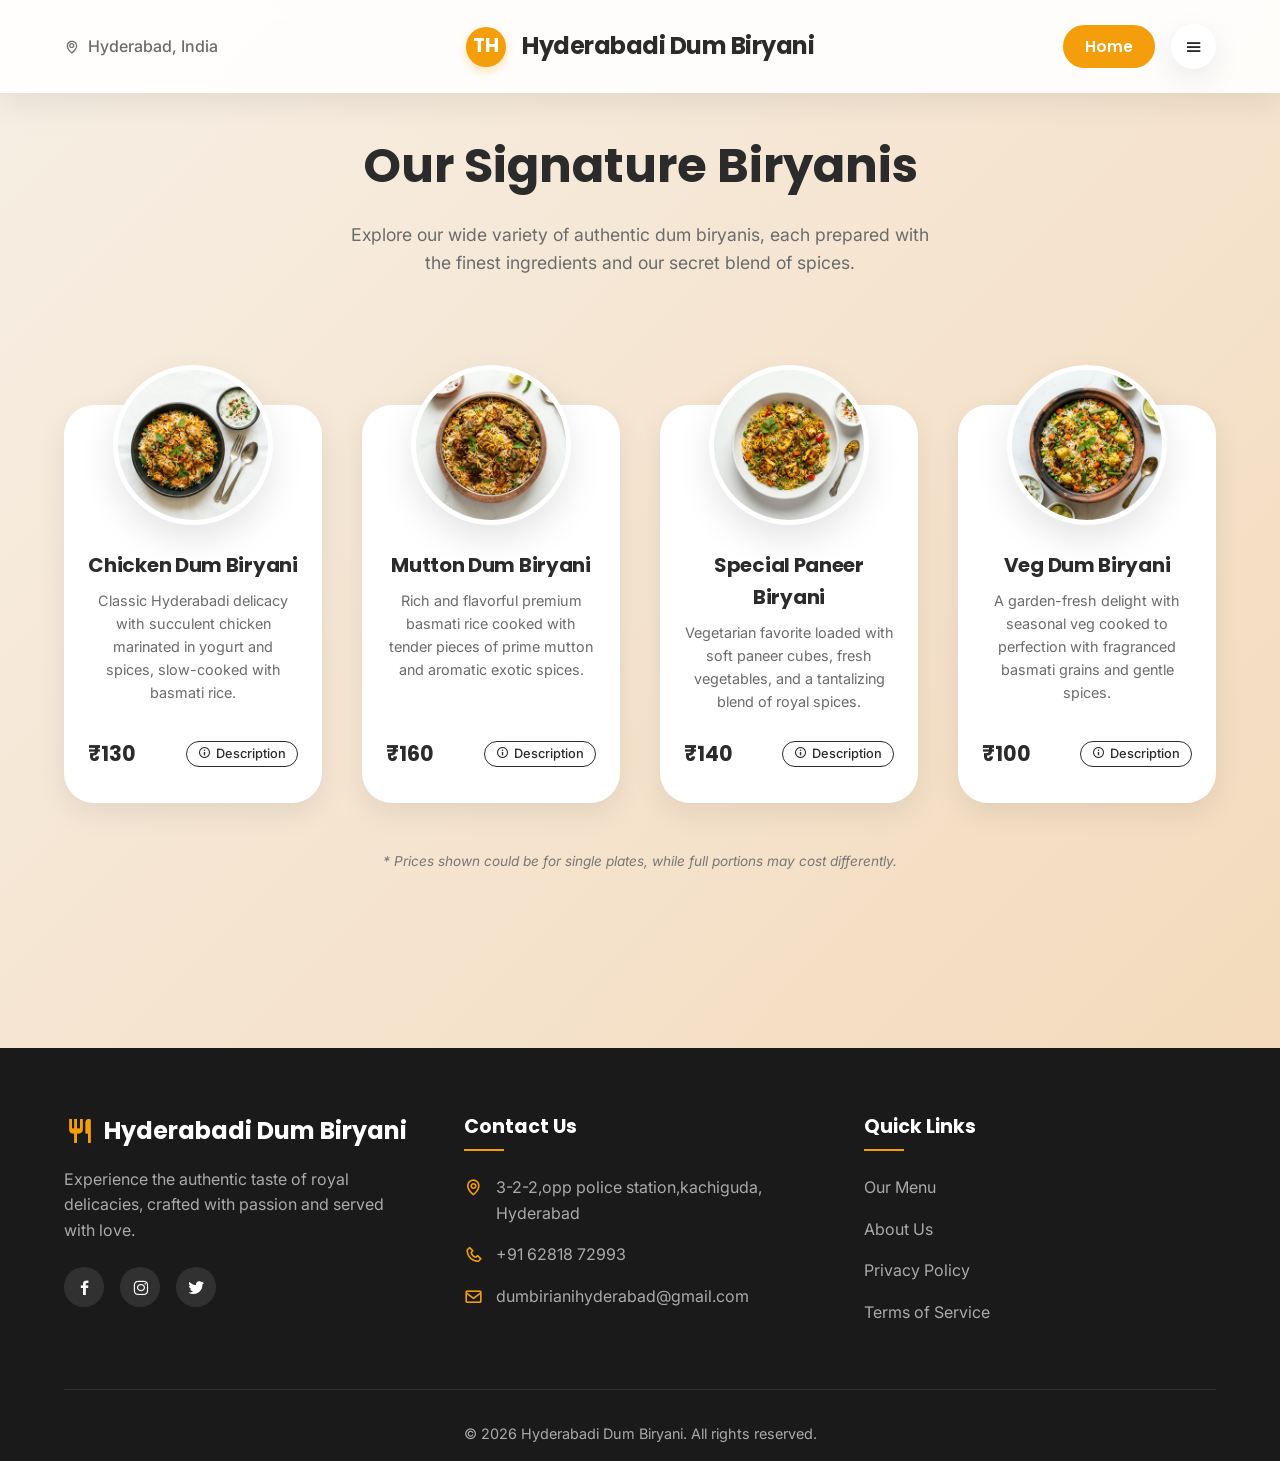
==== biryanis.html @ a50149a4 "Initial commit" ====
<!DOCTYPE html>
<html lang="en">

<head>
  <meta charset="UTF-8">
  <meta name="viewport" content="width=device-width, initial-scale=1.0">
  <title>All Biryanis - Hyderabadi Dum Biryani</title>
  <link href="https://fonts.googleapis.com/css2?family=Inter:wght@400;500&family=Poppins:wght@600;700&display=swap"
    rel="stylesheet">
  <link rel="stylesheet" href="style.css">
  <link href='https://unpkg.com/boxicons@2.1.4/css/boxicons.min.css' rel='stylesheet'>
  <style>
    .menu-page-header {
      text-align: center;
      padding: 8rem 5% 2rem;
    }

    .menu-page-header h1 {
      font-size: 3rem;
      margin-bottom: 1rem;
    }

    .menu-page-header p {
      font-size: 1.1rem;
      color: var(--text-color);
      max-width: 600px;
      margin: 0 auto;
    }

    .navbar-fixed {
      background: rgba(255, 255, 255, 0.9);
      backdrop-filter: blur(10px);
      position: fixed;
      top: 0;
      z-index: 100;
      box-shadow: var(--card-shadow);
    }

    @media (max-width: 768px) {
      .menu-page-header {
        padding: 6rem 5% 1rem;
      }
      .menu-page-header h1 {
        font-size: 2rem;
      }
      .menu-page-header p {
        font-size: 0.95rem;
      }
    }
  </style>
</head>

<body>
  <nav class="navbar navbar-fixed">
    <div class="nav-left">
      <i class='bx bx-map'></i>
      <span>Hyderabad, India</span>
    </div>
    <div class="nav-center">
      <div class="brand-logo">TH</div>
      <h1>Hyderabadi Dum Biryani</h1>
    </div>
    <div class="nav-right">
      <button class="nav-pill-btn order-online-btn" onclick="window.location.href='index.html'">Home</button>
      <button class="icon-btn"><i class='bx bx-menu'></i></button>
    </div>
  </nav>

  <main>
    <div class="menu-page-header">
      <h1>Our Signature Biryanis</h1>
      <p>Explore our wide variety of authentic dum biryanis, each prepared with the finest ingredients and our secret
        blend of spices.</p>
    </div>

    <section class="menu-section" style="padding-top: 2rem;">
      <div class="menu-grid">
        <div class="menu-card floating-card">
          <div class="card-img-wrapper">
            <img src="assets/chicken_dum_biryani.png" alt="Chicken Dum Biryani">
          </div>
          <h3>Chicken Dum Biryani</h3>
          <p>Classic Hyderabadi delicacy with succulent chicken marinated in yogurt and spices, slow-cooked with basmati
            rice.</p>
          <div class="card-footer">
            <span class="price">₹130</span>
            <button class="description-btn"><i class='bx bx-info-circle'></i> Description</button>
          </div>
        </div>

        <div class="menu-card floating-card" style="animation-delay: 0.5s">
          <div class="card-img-wrapper">
            <img src="assets/mutton_dum_biryani.png" alt="Mutton Dum Biryani">
          </div>
          <h3>Mutton Dum Biryani</h3>
          <p>Rich and flavorful premium basmati rice cooked with tender pieces of prime mutton and aromatic exotic
            spices.</p>
          <div class="card-footer">
            <span class="price">₹160</span>
            <button class="description-btn"><i class='bx bx-info-circle'></i> Description</button>
          </div>
        </div>

        <div class="menu-card floating-card" style="animation-delay: 1s">
          <div class="card-img-wrapper">
            <img src="assets/special_paneer_biryani.png" alt="Special Paneer Biryani">
          </div>
          <h3>Special Paneer Biryani</h3>
          <p>Vegetarian favorite loaded with soft paneer cubes, fresh vegetables, and a tantalizing blend of royal
            spices.</p>
          <div class="card-footer">
            <span class="price">₹140</span>
            <button class="description-btn"><i class='bx bx-info-circle'></i> Description</button>
          </div>
        </div>

        <div class="menu-card floating-card" style="animation-delay: 1.5s">
          <div class="card-img-wrapper">
            <img src="assets/veg_dum_biryani.png" alt="Veg Dum Biryani">
          </div>
          <h3>Veg Dum Biryani</h3>
          <p>A garden-fresh delight with seasonal veg cooked to perfection with fragranced basmati grains and gentle
            spices.</p>
          <div class="card-footer">
            <span class="price">₹100</span>
            <button class="description-btn"><i class='bx bx-info-circle'></i> Description</button>
          </div>
        </div>


      </div>
      <p style="text-align: center; font-size: 0.85rem; color: #777; margin-top: 3rem; padding-bottom: 1rem; font-style: italic;">* Prices shown could be for single plates, while full portions may cost differently.</p>
    </section>
  </main>

  <footer class="footer">
    <div class="footer-content">
      <div class="footer-section brand-section">
        <div class="footer-logo">
          <i class='bx bx-restaurant'></i>
          <h2>Hyderabadi Dum Biryani</h2>
        </div>
        <p>Experience the authentic taste of royal delicacies, crafted with passion and served with love.</p>
        <div class="social-links">
          <a href="#"><i class='bx bxl-facebook'></i></a>
          <a href="#"><i class='bx bxl-instagram'></i></a>
          <a href="#"><i class='bx bxl-twitter'></i></a>
        </div>
      </div>
      <div class="footer-section">
        <h3>Contact Us</h3>
        <ul>
          <li><i class='bx bx-map'></i>3-2-2,opp police station,kachiguda, Hyderabad</li>
          <li><i class='bx bx-phone'></i> +91 62818 72993</li>
          <li><i class='bx bx-envelope'></i>dumbirianihyderabad@gmail.com
          </li>
        </ul>
      </div>
      <div class="footer-section">
        <h3>Quick Links</h3>
        <ul>
          <li><a href="menu.html">Our Menu</a></li>
          <li><a href="index.html#about">About Us</a></li>
          <li><a href="#">Privacy Policy</a></li>
          <li><a href="#">Terms of Service</a></li>
        </ul>
      </div>
    </div>
    <div class="footer-bottom">
      <p>&copy; 2026 Hyderabadi Dum Biryani. All rights reserved.</p>
    </div>
  </footer>

  <script src="script.js"></script>
</body>

</html>
---- style.css ----
:root {
  --font-heading: 'Poppins', sans-serif;
  --font-body: 'Inter', sans-serif;

  --bg-gradient: linear-gradient(135deg, #F7EFE5 0%, #F3D7B5 100%);
  --primary-btn: #F59E0B;
  --primary-btn-hover: #EA8C00;

  --heading-color: #2B2B2B;
  --text-color: #6B6B6B;

  --card-bg: #FFFFFF;
  --card-shadow: 0 10px 30px rgba(0, 0, 0, 0.08);
}

* {
  margin: 0;
  padding: 0;
  box-sizing: border-box;
}

body {
  font-family: var(--font-body);
  color: var(--text-color);
  background: var(--bg-gradient);
  min-height: 100vh;
  overflow-x: hidden;
  line-height: 1.6;
}

h1,
h2,
h3,
h4,
.price {
  font-family: var(--font-heading);
  color: var(--heading-color);
}

/* Navbar */
.navbar {
  display: flex;
  justify-content: space-between;
  align-items: center;
  padding: 1.5rem 5%;
  background: transparent;
  width: 100%;
}

.nav-left {
  flex: 1;
  display: flex;
  justify-content: flex-start;
  align-items: center;
  gap: 0.5rem;
  font-weight: 500;
}

.location-btn {
  display: inline-flex;
  align-items: center;
  gap: 0.5rem;
  text-decoration: none;
}
.location-btn i {
  font-size: 1.1rem;
}

.nav-center {
  flex: 1;
  display: flex;
  justify-content: center;
  align-items: center;
  gap: 1rem;
}

.brand-logo {
  background: var(--primary-btn);
  color: white;
  width: 40px;
  height: 40px;
  border-radius: 50%;
  display: flex;
  align-items: center;
  justify-content: center;
  font-family: var(--font-heading);
  font-weight: 700;
  font-size: 1.2rem;
  box-shadow: 0 4px 10px rgba(245, 158, 11, 0.3);
}

.nav-center h1 {
  font-size: 1.5rem;
  font-weight: 700;
  letter-spacing: -0.5px;
}

.nav-right {
  flex: 1;
  display: flex;
  justify-content: flex-end;
  align-items: center;
  gap: 1rem;
}

.nav-pill-btn {
  background: transparent;
  border: 2px solid var(--heading-color);
  border-radius: 50px;
  padding: 0.5rem 1.25rem;
  font-family: var(--font-heading);
  font-weight: 600;
  font-size: 0.95rem;
  color: var(--heading-color);
  cursor: pointer;
  transition: all 0.3s ease;
}

.nav-pill-btn:hover {
  background: var(--heading-color);
  color: white;
}

.order-online-btn {
  background: var(--primary-btn);
  color: white;
  border-color: var(--primary-btn);
}

.order-online-btn:hover {
  background: var(--primary-btn-hover);
  border-color: var(--primary-btn-hover);
  transform: translateY(-2px);
  box-shadow: 0 4px 12px rgba(245, 158, 11, 0.3);
}

.icon-btn {
  background: white;
  border: none;
  border-radius: 50%;
  width: 45px;
  height: 45px;
  display: flex;
  align-items: center;
  justify-content: center;
  font-size: 1.25rem;
  color: var(--heading-color);
  cursor: pointer;
  box-shadow: var(--card-shadow);
  transition: all 0.3s ease;
}

.icon-btn:hover {
  transform: translateY(-2px);
  color: var(--primary-btn);
}

/* Hero Section */
.hero {
  display: flex;
  flex-direction: column;
  align-items: center;
  padding: 4rem 5% 6rem;
  text-align: center;
  position: relative;
}

.hero-title {
  font-size: 4rem;
  font-weight: 700;
  max-width: 800px;
  margin-bottom: 2rem;
  line-height: 1.2;
}

.hero-buttons {
  display: flex;
  gap: 1.5rem;
  justify-content: center;
  margin-bottom: 5rem;
}

.btn {
  padding: 1rem 2.5rem;
  border-radius: 50px;
  font-weight: 600;
  font-size: 1rem;
  cursor: pointer;
  transition: all 0.3s ease;
  font-family: var(--font-body);
  border: none;
}

.btn-primary {
  background: var(--primary-btn);
  color: white;
  box-shadow: 0 8px 20px rgba(245, 158, 11, 0.3);
}

.btn-primary:hover {
  background: var(--primary-btn-hover);
  transform: translateY(-3px);
  box-shadow: 0 12px 25px rgba(245, 158, 11, 0.4);
}

.btn-secondary {
  background: transparent;
  color: var(--heading-color);
  border: 2px solid var(--heading-color);
}

.btn-secondary:hover {
  background: var(--heading-color);
  color: white;
}

/* Hero Images */
.hero-images {
  position: relative;
  width: 100%;
  max-width: 600px;
  height: 400px;
  display: flex;
  justify-content: center;
  align-items: center;
}

.main-dish {
  width: 350px;
  height: 350px;
  border-radius: 50%;
  object-fit: cover;
  box-shadow: 0 30px 60px rgba(0, 0, 0, 0.15);
  animation: rotateDish 20s linear infinite;
  z-index: 2;
  border: 8px solid white;
}

.floating-dish {
  position: absolute;
  width: 150px;
  height: 150px;
  border-radius: 50%;
  object-fit: cover;
  box-shadow: var(--card-shadow);
  border: 5px solid white;
  animation: float 4s ease-in-out infinite;
  z-index: 1;
}

.dish-1 {
  top: -20%;
  left: -20%;
  animation-delay: 0s;
}

.dish-2 {
  bottom: -20%;
  right: -20%;
  animation-delay: 1.5s;
}

.dish-3 {
  top: 40%;
  left: 100%;
  animation-delay: 2.5s;
}

/* Menu Section */
.menu-section {
  padding: 2rem 5% 6rem;
}

.menu-grid {
  display: grid;
  grid-template-columns: repeat(auto-fit, minmax(250px, 1fr));
  gap: 2.5rem;
  max-width: 1200px;
  margin: 4rem auto 0;
}

.menu-card {
  background: var(--card-bg);
  border-radius: 30px;
  padding: 2rem 1.5rem;
  text-align: center;
  box-shadow: var(--card-shadow);
  transition: transform 0.4s cubic-bezier(0.175, 0.885, 0.32, 1.275);
  display: flex;
  flex-direction: column;
  align-items: center;
}

.menu-card.floating-card {
  animation: floatCard 4s ease-in-out infinite;
}

.menu-card:hover {
  transform: scale(1.08) !important;
  animation-play-state: paused;
  z-index: 10;
}

.card-img-wrapper {
  width: 160px;
  height: 160px;
  margin-top: -4.5rem;
  margin-bottom: 1.5rem;
  border-radius: 50%;
  box-shadow: 0 15px 35px rgba(0, 0, 0, 0.1);
  background: white;
  padding: 5px;
}

.card-img-wrapper img {
  width: 100%;
  height: 100%;
  border-radius: 50%;
  object-fit: cover;
  display: block;
}

.menu-card h3 {
  font-size: 1.25rem;
  margin-bottom: 0.5rem;
  letter-spacing: -0.3px;
}

.menu-card p {
  font-size: 0.9rem;
  margin-bottom: 1.5rem;
  flex-grow: 1;
}

.card-footer {
  width: 100%;
  display: flex;
  justify-content: space-between;
  align-items: center;
}

.price {
  font-size: 1.3rem;
  font-weight: 700;
  white-space: nowrap;
}

.description-btn {
  background: transparent;
  color: var(--heading-color);
  border: 1px solid var(--heading-color);
  padding: 0.3rem 0.7rem;
  border-radius: 20px;
  font-family: var(--font-body);
  font-weight: 500;
  cursor: pointer;
  display: flex;
  align-items: center;
  gap: 0.3rem;
  transition: all 0.3s ease;
  font-size: 0.8rem;
}

.description-btn:hover {
  background: var(--heading-color);
  color: white;
  transform: scale(1.05);
}

/* Animations */
@keyframes rotateDish {
  from {
    transform: rotate(0deg);
  }

  to {
    transform: rotate(360deg);
  }
}

@keyframes float {
  0% {
    transform: translateY(0px);
  }

  50% {
    transform: translateY(-15px);
  }

  100% {
    transform: translateY(0px);
  }
}

@keyframes floatCard {
  0% {
    transform: translateY(0px);
  }

  50% {
    transform: translateY(-10px);
  }

  100% {
    transform: translateY(0px);
  }
}

/* Responsive */
@media (max-width: 1024px) {
  .nav-right .nav-pill-btn {
    display: none;
  }
  .nav-left .location-btn span {
    display: none;
  }
  .nav-left .location-btn {
    padding: 0;
    width: 45px;
    height: 45px;
    border-radius: 50%;
    display: flex;
    justify-content: center;
    align-items: center;
  }
  .nav-left .location-btn i {
    font-size: 1.5rem;
  }
  .dish-3 {
    left: 80%;
  }
}

@media (max-width: 768px) {
  .navbar {
    padding: 1rem 5%;
  }
  .nav-center h1 {
    font-size: 1.1rem;
    white-space: nowrap;
  }
  .brand-logo {
    width: 35px;
    height: 35px;
    font-size: 1rem;
  }
  .icon-btn {
    width: 40px;
    height: 40px;
  }

  .hero {
    padding: 2rem 5% 4rem;
  }
  .hero-title {
    font-size: 2.2rem;
  }
  .hero-buttons {
    flex-direction: column;
    width: 100%;
    max-width: 300px;
    gap: 1rem;
    margin-bottom: 3rem;
  }
  .btn {
    width: 100%;
  }

  .main-dish {
    width: 250px;
    height: 250px;
  }
  .floating-dish {
    width: 100px;
    height: 100px;
  }
  .dish-1 {
    top: -5%;
    left: -5%;
  }
  .dish-2 {
    bottom: -5%;
    right: -5%;
  }
  .dish-3 {
    left: 70%;
    top: 50%;
  }
  .hero-images {
    height: 280px;
    margin-top: 1rem;
  }

  .menu-grid {
    gap: 3.5rem;
    margin-top: 2rem;
  }
  .card-img-wrapper {
    width: 130px;
    height: 130px;
    margin-top: -3.5rem;
  }
}

@media (max-width: 480px) {
  .nav-center h1 {
    display: none;
  }
  .hero-title {
    font-size: 1.8rem;
  }
  
  .main-dish {
    width: 200px;
    height: 200px;
  }
  .floating-dish {
    width: 80px;
    height: 80px;
  }
  .hero-images {
    height: 220px;
  }
  .dish-1 {
    top: -10%;
    left: -5%;
  }
  .dish-2 {
    bottom: -10%;
    right: -5%;
  }
  .dish-3 {
    left: 75%;
    top: 40%;
  }
}

/* About Section */
.about-section {
  padding: 4rem 5%;
  text-align: center;
  background: var(--card-bg);
  border-radius: 30px;
  margin: 0 auto 4rem;
  max-width: 1000px;
  box-shadow: var(--card-shadow);
  position: relative;
  z-index: 1;
}

.about-content {
  max-width: 800px;
  margin: 0 auto;
}

.about-content h2 {
  font-size: 2.5rem;
  margin-bottom: 1.5rem;
  color: var(--heading-color);
  position: relative;
  display: inline-block;
}

.about-content h2::after {
  content: '';
  position: absolute;
  left: 50%;
  bottom: -10px;
  transform: translateX(-50%);
  width: 60px;
  height: 3px;
  background: var(--primary-btn);
  border-radius: 2px;
}

.about-content p {
  font-size: 1.1rem;
  line-height: 1.8;
  color: var(--text-color);
}

@media (max-width: 768px) {
  .about-section {
    padding: 3rem 5%;
    margin: 0 1rem 3rem;
  }
  
  .about-content h2 {
    font-size: 2rem;
  }
  
  .about-content p {
    font-size: 1rem;
  }
}

/* Gallery Section */
.gallery-section {
  padding: 4rem 5%;
  text-align: center;
  max-width: 1200px;
  margin: 0 auto 4rem;
}

.gallery-content h2 {
  font-size: 2.5rem;
  margin-bottom: 2.5rem;
  color: var(--heading-color);
  position: relative;
  display: inline-block;
}

.gallery-content h2::after {
  content: '';
  position: absolute;
  left: 50%;
  bottom: -10px;
  transform: translateX(-50%);
  width: 60px;
  height: 3px;
  background: var(--primary-btn);
  border-radius: 2px;
}

.gallery-row {
  display: flex;
  gap: 2rem;
  overflow-x: auto;
  padding: 1rem 1rem 2rem;
  scrollbar-width: thin;
  scrollbar-color: var(--primary-btn) rgba(0, 0, 0, 0.05);
}

.gallery-row::-webkit-scrollbar {
  height: 8px;
}

.gallery-row::-webkit-scrollbar-track {
  background: rgba(0, 0, 0, 0.05);
  border-radius: 10px;
}

.gallery-row::-webkit-scrollbar-thumb {
  background-color: var(--primary-btn);
  border-radius: 10px;
}

.gallery-item {
  flex: 0 0 350px;
  border-radius: 20px;
  overflow: hidden;
  box-shadow: var(--card-shadow);
  transition: transform 0.4s ease;
  background: white;
  padding: 10px;
}

.gallery-item:hover {
  transform: translateY(-10px);
}

.gallery-item img, .coming-soon .placeholder {
  width: 100%;
  height: 250px;
  object-fit: cover;
  border-radius: 15px;
  display: block;
}

.coming-soon .placeholder {
  display: flex;
  flex-direction: column;
  justify-content: center;
  align-items: center;
  background: #f8f9fa;
  color: #888;
  border: 2px dashed #ddd;
  gap: 0.5rem;
  font-family: var(--font-body);
  font-weight: 500;
}

.coming-soon .placeholder i {
  font-size: 3rem;
  color: #ccc;
}

@media (max-width: 768px) {
  .gallery-section {
    padding: 2rem 5%;
  }
  .gallery-content h2 {
    font-size: 2rem;
  }
}

/* Footer */
.footer {
  background: #1a1a1a;
  color: #f5f5f5;
  padding: 4rem 5% 1rem;
  margin-top: 4rem;
}

.footer-content {
  display: grid;
  grid-template-columns: repeat(auto-fit, minmax(250px, 1fr));
  gap: 3rem;
  margin-bottom: 3rem;
}

.footer-logo {
  display: flex;
  align-items: center;
  gap: 0.5rem;
  margin-bottom: 1rem;
}

.footer-logo i {
  color: var(--primary-btn);
  font-size: 2rem;
}

.footer-logo h2 {
  color: white;
  font-size: 1.5rem;
}

.brand-section p {
  color: #aaa;
  margin-bottom: 1.5rem;
}

.social-links {
  display: flex;
  gap: 1rem;
}

.social-links a {
  color: white;
  background: rgba(255, 255, 255, 0.1);
  width: 40px;
  height: 40px;
  border-radius: 50%;
  display: flex;
  align-items: center;
  justify-content: center;
  font-size: 1.2rem;
  transition: all 0.3s ease;
  text-decoration: none;
}

.social-links a:hover {
  background: var(--primary-btn);
  transform: translateY(-3px);
}

.footer-section h3 {
  color: white;
  font-size: 1.2rem;
  margin-bottom: 1.5rem;
  position: relative;
  padding-bottom: 0.5rem;
}

.footer-section h3::after {
  content: '';
  position: absolute;
  left: 0;
  bottom: 0;
  width: 40px;
  height: 2px;
  background: var(--primary-btn);
}

.footer-section ul {
  list-style: none;
}

.footer-section ul li {
  margin-bottom: 1rem;
  display: flex;
  align-items: flex-start;
  gap: 0.8rem;
  color: #aaa;
}

.footer-section ul li i {
  color: var(--primary-btn);
  margin-top: 0.2rem;
  font-size: 1.2rem;
}

.footer-section ul li a {
  color: #aaa;
  text-decoration: none;
  transition: color 0.3s ease;
}

.footer-section ul li a:hover {
  color: var(--primary-btn);
}

.footer-bottom {
  text-align: center;
  padding-top: 2rem;
  border-top: 1px solid rgba(255, 255, 255, 0.1);
  color: #aaa;
  font-size: 0.9rem;
}

@media (max-width: 768px) {
  .footer {
    padding-top: 3rem;
  }
}

/* Reviews Section */
.reviews-section {
  padding: 5rem 5%;
  max-width: 1400px;
  margin: 0 auto;
  overflow: hidden;
}

.reviews-header {
  display: flex;
  justify-content: space-between;
  align-items: flex-start;
  margin-bottom: 3rem;
  gap: 2rem;
  flex-wrap: wrap;
}

.reviews-title {
  flex: 1;
  min-width: 300px;
  font-size: 2.5rem;
  font-weight: 600;
  color: var(--heading-color);
  line-height: 1.2;
}

.reviews-title em {
  font-style: italic;
  font-weight: 400;
}

.reviews-subtitle {
  flex: 1;
  min-width: 300px;
  font-size: 1rem;
  color: #777;
  line-height: 1.6;
  text-align: right;
}

.reviews-container {
  width: 100%;
  overflow-x: auto;
  padding: 2rem 1rem 3rem;
  margin: -2rem -1rem -3rem; /* Compensate for padding to show shadows */
  scrollbar-width: none; /* Firefox */
}

.reviews-container::-webkit-scrollbar {
  display: none; /* Safari and Chrome */
}

.reviews-row {
  display: inline-flex;
  gap: 1.5rem;
}

.review-card {
  width: 320px;
  height: 480px;
  background: #f5f5f7;
  border-radius: 24px;
  padding: 2.5rem 2rem;
  display: flex;
  flex-direction: column;
  justify-content: space-between;
  position: relative;
  overflow: hidden;
  transition: transform 0.4s cubic-bezier(0.25, 0.8, 0.25, 1), box-shadow 0.4s ease;
  cursor: pointer;
  flex-shrink: 0;
  box-shadow: 0 10px 30px rgba(0,0,0,0.03);
}

.review-card::before {
  content: '';
  position: absolute;
  top: 0;
  left: 0;
  width: 100%;
  height: 100%;
  background: linear-gradient(to bottom, #fffcf6 0%, #ffdf9e 40%, #ff9800 100%);
  opacity: 0;
  transition: opacity 0.5s ease;
  z-index: 0;
}

.review-card:hover {
  transform: scale(1.03) translateY(-10px);
  box-shadow: 0 20px 40px rgba(255, 143, 0, 0.2);
}

.review-card:hover::before {
  opacity: 1;
}

.review-content,
.review-meta {
  position: relative;
  z-index: 1;
}

.review-heading {
  font-size: 1.3rem;
  font-weight: 600;
  color: #111;
  margin-bottom: 1rem;
  line-height: 1.3;
}

.review-text {
  font-size: 0.95rem;
  color: #555;
  line-height: 1.5;
  display: -webkit-box;
  -webkit-line-clamp: 8;
  -webkit-box-orient: vertical;
  overflow: hidden;
}

.review-card:hover .review-text {
  color: #222;
}

.review-meta {
  margin-top: 1.5rem;
}

.review-context {
  font-size: 0.75rem;
  color: #888;
  margin-bottom: 1rem;
  font-weight: 500;
}

.review-card:hover .review-context {
  color: #555;
}

.review-author {
  display: flex;
  align-items: center;
  gap: 1rem;
}

.author-avatar {
  width: 40px;
  height: 40px;
  border-radius: 50%;
  background: var(--primary-btn);
  color: #fff;
  display: flex;
  align-items: center;
  justify-content: center;
  font-weight: 700;
  font-size: 1.1rem;
  box-shadow: 0 4px 10px rgba(245, 158, 11, 0.3);
}

.author-info h4 {
  font-size: 0.95rem;
  font-weight: 600;
  color: #111;
  margin: 0;
}

.author-info span {
  font-size: 0.75rem;
  color: #777;
}

.review-card:hover .author-info span {
  color: #444;
}

@media (max-width: 768px) {
  .reviews-header {
    flex-direction: column;
    text-align: left;
    gap: 1rem;
  }
  .reviews-subtitle {
    text-align: left;
  }
  .review-card {
    width: 280px;
    height: 420px;
    padding: 2rem 1.5rem;
  }
}
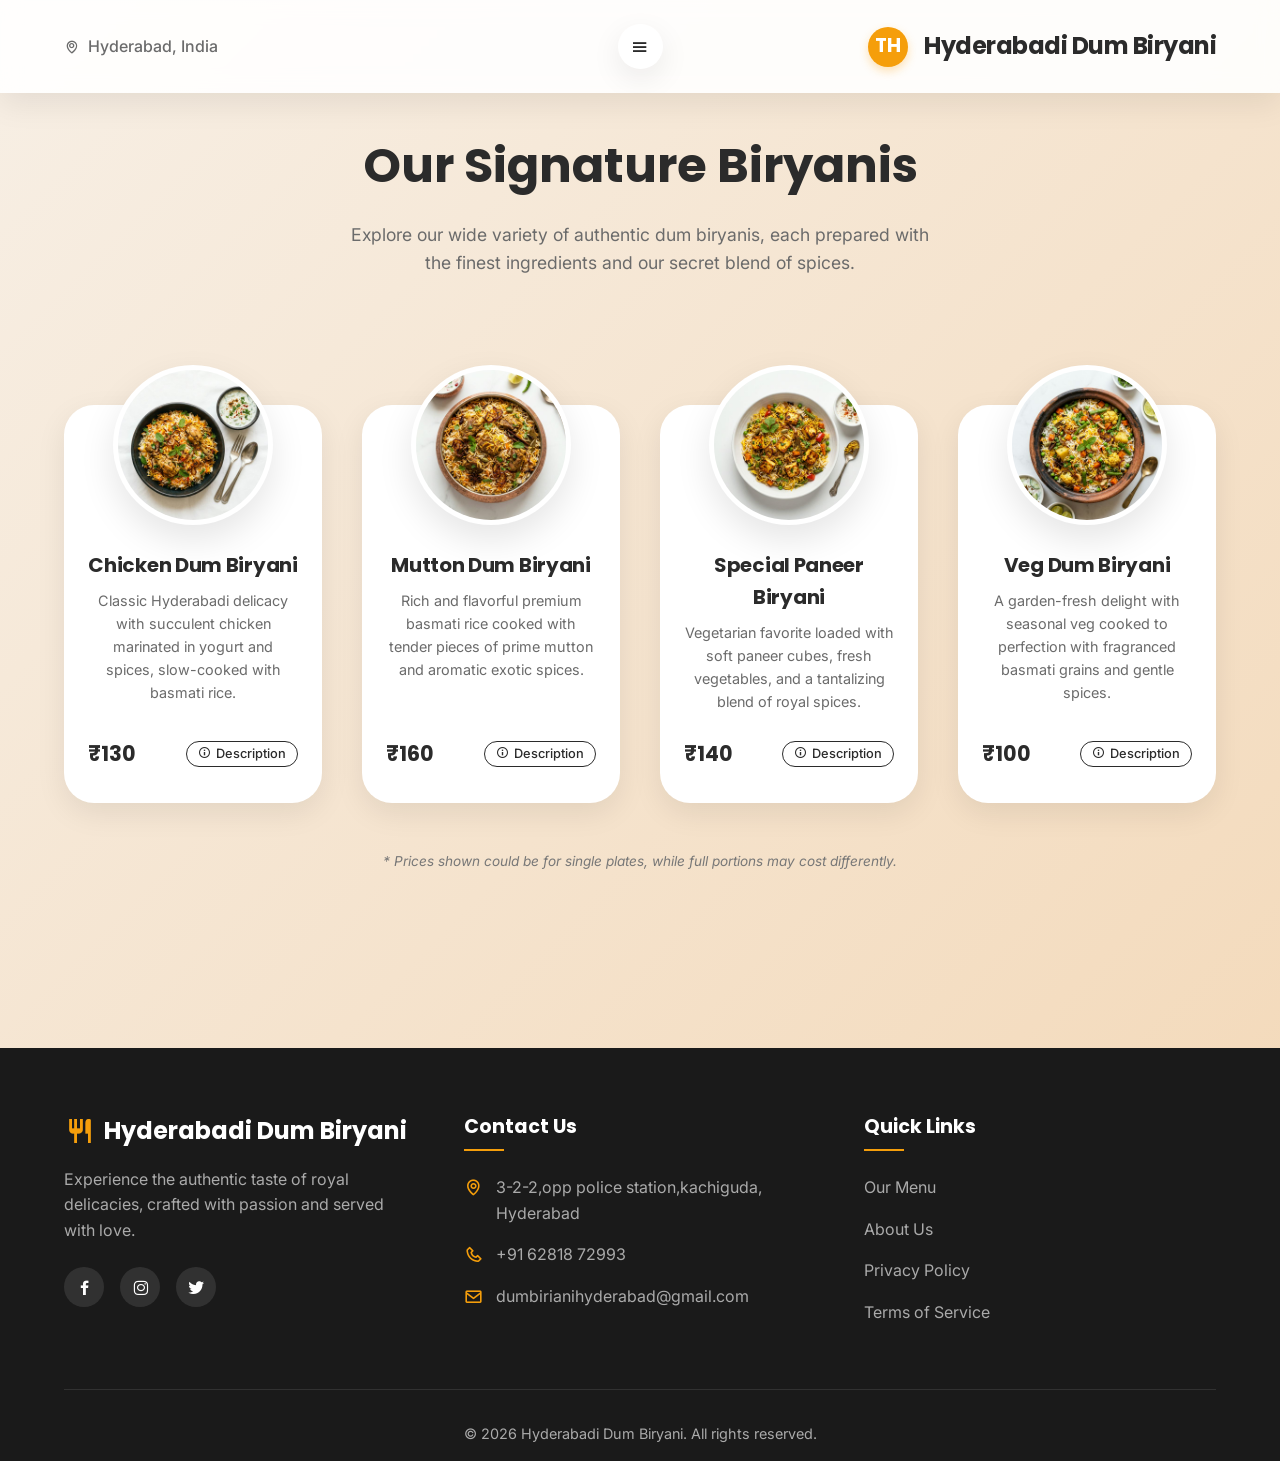
==== commit 4ccabc8d: "Update" ====
--- a/biryanis.html
+++ b/biryanis.html
@@ -36,13 +36,43 @@
       box-shadow: var(--card-shadow);
     }
 
+    @media (max-width: 1024px) {
+      .menu-grid {
+        grid-template-columns: repeat(2, 1fr) !important;
+      }
+    }
+
     @media (max-width: 768px) {
+      .menu-grid {
+        grid-template-columns: 1fr !important;
+      }
+      
+      .navbar.navbar-fixed {
+        flex-wrap: nowrap !important;
+        padding: 1rem 5% !important;
+      }
+      
+      .navbar.navbar-fixed .nav-left,
+      .navbar.navbar-fixed .nav-right {
+        display: flex !important;
+        flex: none !important;
+        width: auto !important;
+        margin: 0 !important;
+      }
+
+      .navbar.navbar-fixed .nav-center {
+        flex: 1 !important;
+        justify-content: center !important;
+      }
+
       .menu-page-header {
-        padding: 6rem 5% 1rem;
-      }
+        padding: 2rem 5% 1rem !important;
+      }
+      
       .menu-page-header h1 {
         font-size: 2rem;
       }
+      
       .menu-page-header p {
         font-size: 0.95rem;
       }
@@ -61,7 +91,6 @@
       <h1>Hyderabadi Dum Biryani</h1>
     </div>
     <div class="nav-right">
-      <button class="nav-pill-btn order-online-btn" onclick="window.location.href='index.html'">Home</button>
       <button class="icon-btn"><i class='bx bx-menu'></i></button>
     </div>
   </nav>
--- a/style.css
+++ b/style.css
@@ -1,1008 +1,1094 @@
-:root {
-  --font-heading: 'Poppins', sans-serif;
-  --font-body: 'Inter', sans-serif;
-
-  --bg-gradient: linear-gradient(135deg, #F7EFE5 0%, #F3D7B5 100%);
-  --primary-btn: #F59E0B;
-  --primary-btn-hover: #EA8C00;
-
-  --heading-color: #2B2B2B;
-  --text-color: #6B6B6B;
-
-  --card-bg: #FFFFFF;
-  --card-shadow: 0 10px 30px rgba(0, 0, 0, 0.08);
-}
-
-* {
-  margin: 0;
-  padding: 0;
-  box-sizing: border-box;
-}
-
-body {
-  font-family: var(--font-body);
-  color: var(--text-color);
-  background: var(--bg-gradient);
-  min-height: 100vh;
-  overflow-x: hidden;
-  line-height: 1.6;
-}
-
-h1,
-h2,
-h3,
-h4,
-.price {
-  font-family: var(--font-heading);
-  color: var(--heading-color);
-}
-
-/* Navbar */
-.navbar {
-  display: flex;
-  justify-content: space-between;
-  align-items: center;
-  padding: 1.5rem 5%;
-  background: transparent;
-  width: 100%;
-}
-
-.nav-left {
-  flex: 1;
-  display: flex;
-  justify-content: flex-start;
-  align-items: center;
-  gap: 0.5rem;
-  font-weight: 500;
-}
-
-.location-btn {
-  display: inline-flex;
-  align-items: center;
-  gap: 0.5rem;
-  text-decoration: none;
-}
-.location-btn i {
-  font-size: 1.1rem;
-}
-
-.nav-center {
-  flex: 1;
-  display: flex;
-  justify-content: center;
-  align-items: center;
-  gap: 1rem;
-}
-
-.brand-logo {
-  background: var(--primary-btn);
-  color: white;
-  width: 40px;
-  height: 40px;
-  border-radius: 50%;
-  display: flex;
-  align-items: center;
-  justify-content: center;
-  font-family: var(--font-heading);
-  font-weight: 700;
-  font-size: 1.2rem;
-  box-shadow: 0 4px 10px rgba(245, 158, 11, 0.3);
-}
-
-.nav-center h1 {
-  font-size: 1.5rem;
-  font-weight: 700;
-  letter-spacing: -0.5px;
-}
-
-.nav-right {
-  flex: 1;
-  display: flex;
-  justify-content: flex-end;
-  align-items: center;
-  gap: 1rem;
-}
-
-.nav-pill-btn {
-  background: transparent;
-  border: 2px solid var(--heading-color);
-  border-radius: 50px;
-  padding: 0.5rem 1.25rem;
-  font-family: var(--font-heading);
-  font-weight: 600;
-  font-size: 0.95rem;
-  color: var(--heading-color);
-  cursor: pointer;
-  transition: all 0.3s ease;
-}
-
-.nav-pill-btn:hover {
-  background: var(--heading-color);
-  color: white;
-}
-
-.order-online-btn {
-  background: var(--primary-btn);
-  color: white;
-  border-color: var(--primary-btn);
-}
-
-.order-online-btn:hover {
-  background: var(--primary-btn-hover);
-  border-color: var(--primary-btn-hover);
-  transform: translateY(-2px);
-  box-shadow: 0 4px 12px rgba(245, 158, 11, 0.3);
-}
-
-.icon-btn {
-  background: white;
-  border: none;
-  border-radius: 50%;
-  width: 45px;
-  height: 45px;
-  display: flex;
-  align-items: center;
-  justify-content: center;
-  font-size: 1.25rem;
-  color: var(--heading-color);
-  cursor: pointer;
-  box-shadow: var(--card-shadow);
-  transition: all 0.3s ease;
-}
-
-.icon-btn:hover {
-  transform: translateY(-2px);
-  color: var(--primary-btn);
-}
-
-/* Hero Section */
-.hero {
-  display: flex;
-  flex-direction: column;
-  align-items: center;
-  padding: 4rem 5% 6rem;
-  text-align: center;
-  position: relative;
-}
-
-.hero-title {
-  font-size: 4rem;
-  font-weight: 700;
-  max-width: 800px;
-  margin-bottom: 2rem;
-  line-height: 1.2;
-}
-
-.hero-buttons {
-  display: flex;
-  gap: 1.5rem;
-  justify-content: center;
-  margin-bottom: 5rem;
-}
-
-.btn {
-  padding: 1rem 2.5rem;
-  border-radius: 50px;
-  font-weight: 600;
-  font-size: 1rem;
-  cursor: pointer;
-  transition: all 0.3s ease;
-  font-family: var(--font-body);
-  border: none;
-}
-
-.btn-primary {
-  background: var(--primary-btn);
-  color: white;
-  box-shadow: 0 8px 20px rgba(245, 158, 11, 0.3);
-}
-
-.btn-primary:hover {
-  background: var(--primary-btn-hover);
-  transform: translateY(-3px);
-  box-shadow: 0 12px 25px rgba(245, 158, 11, 0.4);
-}
-
-.btn-secondary {
-  background: transparent;
-  color: var(--heading-color);
-  border: 2px solid var(--heading-color);
-}
-
-.btn-secondary:hover {
-  background: var(--heading-color);
-  color: white;
-}
-
-/* Hero Images */
-.hero-images {
-  position: relative;
-  width: 100%;
-  max-width: 600px;
-  height: 400px;
-  display: flex;
-  justify-content: center;
-  align-items: center;
-}
-
-.main-dish {
-  width: 350px;
-  height: 350px;
-  border-radius: 50%;
-  object-fit: cover;
-  box-shadow: 0 30px 60px rgba(0, 0, 0, 0.15);
-  animation: rotateDish 20s linear infinite;
-  z-index: 2;
-  border: 8px solid white;
-}
-
-.floating-dish {
-  position: absolute;
-  width: 150px;
-  height: 150px;
-  border-radius: 50%;
-  object-fit: cover;
-  box-shadow: var(--card-shadow);
-  border: 5px solid white;
-  animation: float 4s ease-in-out infinite;
-  z-index: 1;
-}
-
-.dish-1 {
-  top: -20%;
-  left: -20%;
-  animation-delay: 0s;
-}
-
-.dish-2 {
-  bottom: -20%;
-  right: -20%;
-  animation-delay: 1.5s;
-}
-
-.dish-3 {
-  top: 40%;
-  left: 100%;
-  animation-delay: 2.5s;
-}
-
-/* Menu Section */
-.menu-section {
-  padding: 2rem 5% 6rem;
-}
-
-.menu-grid {
-  display: grid;
-  grid-template-columns: repeat(auto-fit, minmax(250px, 1fr));
-  gap: 2.5rem;
-  max-width: 1200px;
-  margin: 4rem auto 0;
-}
-
-.menu-card {
-  background: var(--card-bg);
-  border-radius: 30px;
-  padding: 2rem 1.5rem;
-  text-align: center;
-  box-shadow: var(--card-shadow);
-  transition: transform 0.4s cubic-bezier(0.175, 0.885, 0.32, 1.275);
-  display: flex;
-  flex-direction: column;
-  align-items: center;
-}
-
-.menu-card.floating-card {
-  animation: floatCard 4s ease-in-out infinite;
-}
-
-.menu-card:hover {
-  transform: scale(1.08) !important;
-  animation-play-state: paused;
-  z-index: 10;
-}
-
-.card-img-wrapper {
-  width: 160px;
-  height: 160px;
-  margin-top: -4.5rem;
-  margin-bottom: 1.5rem;
-  border-radius: 50%;
-  box-shadow: 0 15px 35px rgba(0, 0, 0, 0.1);
-  background: white;
-  padding: 5px;
-}
-
-.card-img-wrapper img {
-  width: 100%;
-  height: 100%;
-  border-radius: 50%;
-  object-fit: cover;
-  display: block;
-}
-
-.menu-card h3 {
-  font-size: 1.25rem;
-  margin-bottom: 0.5rem;
-  letter-spacing: -0.3px;
-}
-
-.menu-card p {
-  font-size: 0.9rem;
-  margin-bottom: 1.5rem;
-  flex-grow: 1;
-}
-
-.card-footer {
-  width: 100%;
-  display: flex;
-  justify-content: space-between;
-  align-items: center;
-}
-
-.price {
-  font-size: 1.3rem;
-  font-weight: 700;
-  white-space: nowrap;
-}
-
-.description-btn {
-  background: transparent;
-  color: var(--heading-color);
-  border: 1px solid var(--heading-color);
-  padding: 0.3rem 0.7rem;
-  border-radius: 20px;
-  font-family: var(--font-body);
-  font-weight: 500;
-  cursor: pointer;
-  display: flex;
-  align-items: center;
-  gap: 0.3rem;
-  transition: all 0.3s ease;
-  font-size: 0.8rem;
-}
-
-.description-btn:hover {
-  background: var(--heading-color);
-  color: white;
-  transform: scale(1.05);
-}
-
-/* Animations */
-@keyframes rotateDish {
-  from {
-    transform: rotate(0deg);
-  }
-
-  to {
-    transform: rotate(360deg);
-  }
-}
-
-@keyframes float {
-  0% {
-    transform: translateY(0px);
-  }
-
-  50% {
-    transform: translateY(-15px);
-  }
-
-  100% {
-    transform: translateY(0px);
-  }
-}
-
-@keyframes floatCard {
-  0% {
-    transform: translateY(0px);
-  }
-
-  50% {
-    transform: translateY(-10px);
-  }
-
-  100% {
-    transform: translateY(0px);
-  }
-}
-
-/* Responsive */
-@media (max-width: 1024px) {
-  .nav-right .nav-pill-btn {
-    display: none;
-  }
-  .nav-left .location-btn span {
-    display: none;
-  }
-  .nav-left .location-btn {
-    padding: 0;
-    width: 45px;
-    height: 45px;
-    border-radius: 50%;
-    display: flex;
-    justify-content: center;
-    align-items: center;
-  }
-  .nav-left .location-btn i {
-    font-size: 1.5rem;
-  }
-  .dish-3 {
-    left: 80%;
-  }
-}
-
-@media (max-width: 768px) {
-  .navbar {
-    padding: 1rem 5%;
-  }
-  .nav-center h1 {
-    font-size: 1.1rem;
-    white-space: nowrap;
-  }
-  .brand-logo {
-    width: 35px;
-    height: 35px;
-    font-size: 1rem;
-  }
-  .icon-btn {
-    width: 40px;
-    height: 40px;
-  }
-
-  .hero {
-    padding: 2rem 5% 4rem;
-  }
-  .hero-title {
-    font-size: 2.2rem;
-  }
-  .hero-buttons {
-    flex-direction: column;
-    width: 100%;
-    max-width: 300px;
-    gap: 1rem;
-    margin-bottom: 3rem;
-  }
-  .btn {
-    width: 100%;
-  }
-
-  .main-dish {
-    width: 250px;
-    height: 250px;
-  }
-  .floating-dish {
-    width: 100px;
-    height: 100px;
-  }
-  .dish-1 {
-    top: -5%;
-    left: -5%;
-  }
-  .dish-2 {
-    bottom: -5%;
-    right: -5%;
-  }
-  .dish-3 {
-    left: 70%;
-    top: 50%;
-  }
-  .hero-images {
-    height: 280px;
-    margin-top: 1rem;
-  }
-
-  .menu-grid {
-    gap: 3.5rem;
-    margin-top: 2rem;
-  }
-  .card-img-wrapper {
-    width: 130px;
-    height: 130px;
-    margin-top: -3.5rem;
-  }
-}
-
-@media (max-width: 480px) {
-  .nav-center h1 {
-    display: none;
-  }
-  .hero-title {
-    font-size: 1.8rem;
-  }
-  
-  .main-dish {
-    width: 200px;
-    height: 200px;
-  }
-  .floating-dish {
-    width: 80px;
-    height: 80px;
-  }
-  .hero-images {
-    height: 220px;
-  }
-  .dish-1 {
-    top: -10%;
-    left: -5%;
-  }
-  .dish-2 {
-    bottom: -10%;
-    right: -5%;
-  }
-  .dish-3 {
-    left: 75%;
-    top: 40%;
-  }
-}
-
-/* About Section */
-.about-section {
-  padding: 4rem 5%;
-  text-align: center;
-  background: var(--card-bg);
-  border-radius: 30px;
-  margin: 0 auto 4rem;
-  max-width: 1000px;
-  box-shadow: var(--card-shadow);
-  position: relative;
-  z-index: 1;
-}
-
-.about-content {
-  max-width: 800px;
-  margin: 0 auto;
-}
-
-.about-content h2 {
-  font-size: 2.5rem;
-  margin-bottom: 1.5rem;
-  color: var(--heading-color);
-  position: relative;
-  display: inline-block;
-}
-
-.about-content h2::after {
-  content: '';
-  position: absolute;
-  left: 50%;
-  bottom: -10px;
-  transform: translateX(-50%);
-  width: 60px;
-  height: 3px;
-  background: var(--primary-btn);
-  border-radius: 2px;
-}
-
-.about-content p {
-  font-size: 1.1rem;
-  line-height: 1.8;
-  color: var(--text-color);
-}
-
-@media (max-width: 768px) {
-  .about-section {
-    padding: 3rem 5%;
-    margin: 0 1rem 3rem;
-  }
-  
-  .about-content h2 {
-    font-size: 2rem;
-  }
-  
-  .about-content p {
-    font-size: 1rem;
-  }
-}
-
-/* Gallery Section */
-.gallery-section {
-  padding: 4rem 5%;
-  text-align: center;
-  max-width: 1200px;
-  margin: 0 auto 4rem;
-}
-
-.gallery-content h2 {
-  font-size: 2.5rem;
-  margin-bottom: 2.5rem;
-  color: var(--heading-color);
-  position: relative;
-  display: inline-block;
-}
-
-.gallery-content h2::after {
-  content: '';
-  position: absolute;
-  left: 50%;
-  bottom: -10px;
-  transform: translateX(-50%);
-  width: 60px;
-  height: 3px;
-  background: var(--primary-btn);
-  border-radius: 2px;
-}
-
-.gallery-row {
-  display: flex;
-  gap: 2rem;
-  overflow-x: auto;
-  padding: 1rem 1rem 2rem;
-  scrollbar-width: thin;
-  scrollbar-color: var(--primary-btn) rgba(0, 0, 0, 0.05);
-}
-
-.gallery-row::-webkit-scrollbar {
-  height: 8px;
-}
-
-.gallery-row::-webkit-scrollbar-track {
-  background: rgba(0, 0, 0, 0.05);
-  border-radius: 10px;
-}
-
-.gallery-row::-webkit-scrollbar-thumb {
-  background-color: var(--primary-btn);
-  border-radius: 10px;
-}
-
-.gallery-item {
-  flex: 0 0 350px;
-  border-radius: 20px;
-  overflow: hidden;
-  box-shadow: var(--card-shadow);
-  transition: transform 0.4s ease;
-  background: white;
-  padding: 10px;
-}
-
-.gallery-item:hover {
-  transform: translateY(-10px);
-}
-
-.gallery-item img, .coming-soon .placeholder {
-  width: 100%;
-  height: 250px;
-  object-fit: cover;
-  border-radius: 15px;
-  display: block;
-}
-
-.coming-soon .placeholder {
-  display: flex;
-  flex-direction: column;
-  justify-content: center;
-  align-items: center;
-  background: #f8f9fa;
-  color: #888;
-  border: 2px dashed #ddd;
-  gap: 0.5rem;
-  font-family: var(--font-body);
-  font-weight: 500;
-}
-
-.coming-soon .placeholder i {
-  font-size: 3rem;
-  color: #ccc;
-}
-
-@media (max-width: 768px) {
-  .gallery-section {
-    padding: 2rem 5%;
-  }
-  .gallery-content h2 {
-    font-size: 2rem;
-  }
-}
-
-/* Footer */
-.footer {
-  background: #1a1a1a;
-  color: #f5f5f5;
-  padding: 4rem 5% 1rem;
-  margin-top: 4rem;
-}
-
-.footer-content {
-  display: grid;
-  grid-template-columns: repeat(auto-fit, minmax(250px, 1fr));
-  gap: 3rem;
-  margin-bottom: 3rem;
-}
-
-.footer-logo {
-  display: flex;
-  align-items: center;
-  gap: 0.5rem;
-  margin-bottom: 1rem;
-}
-
-.footer-logo i {
-  color: var(--primary-btn);
-  font-size: 2rem;
-}
-
-.footer-logo h2 {
-  color: white;
-  font-size: 1.5rem;
-}
-
-.brand-section p {
-  color: #aaa;
-  margin-bottom: 1.5rem;
-}
-
-.social-links {
-  display: flex;
-  gap: 1rem;
-}
-
-.social-links a {
-  color: white;
-  background: rgba(255, 255, 255, 0.1);
-  width: 40px;
-  height: 40px;
-  border-radius: 50%;
-  display: flex;
-  align-items: center;
-  justify-content: center;
-  font-size: 1.2rem;
-  transition: all 0.3s ease;
-  text-decoration: none;
-}
-
-.social-links a:hover {
-  background: var(--primary-btn);
-  transform: translateY(-3px);
-}
-
-.footer-section h3 {
-  color: white;
-  font-size: 1.2rem;
-  margin-bottom: 1.5rem;
-  position: relative;
-  padding-bottom: 0.5rem;
-}
-
-.footer-section h3::after {
-  content: '';
-  position: absolute;
-  left: 0;
-  bottom: 0;
-  width: 40px;
-  height: 2px;
-  background: var(--primary-btn);
-}
-
-.footer-section ul {
-  list-style: none;
-}
-
-.footer-section ul li {
-  margin-bottom: 1rem;
-  display: flex;
-  align-items: flex-start;
-  gap: 0.8rem;
-  color: #aaa;
-}
-
-.footer-section ul li i {
-  color: var(--primary-btn);
-  margin-top: 0.2rem;
-  font-size: 1.2rem;
-}
-
-.footer-section ul li a {
-  color: #aaa;
-  text-decoration: none;
-  transition: color 0.3s ease;
-}
-
-.footer-section ul li a:hover {
-  color: var(--primary-btn);
-}
-
-.footer-bottom {
-  text-align: center;
-  padding-top: 2rem;
-  border-top: 1px solid rgba(255, 255, 255, 0.1);
-  color: #aaa;
-  font-size: 0.9rem;
-}
-
-@media (max-width: 768px) {
-  .footer {
-    padding-top: 3rem;
-  }
-}
-
-/* Reviews Section */
-.reviews-section {
-  padding: 5rem 5%;
-  max-width: 1400px;
-  margin: 0 auto;
-  overflow: hidden;
-}
-
-.reviews-header {
-  display: flex;
-  justify-content: space-between;
-  align-items: flex-start;
-  margin-bottom: 3rem;
-  gap: 2rem;
-  flex-wrap: wrap;
-}
-
-.reviews-title {
-  flex: 1;
-  min-width: 300px;
-  font-size: 2.5rem;
-  font-weight: 600;
-  color: var(--heading-color);
-  line-height: 1.2;
-}
-
-.reviews-title em {
-  font-style: italic;
-  font-weight: 400;
-}
-
-.reviews-subtitle {
-  flex: 1;
-  min-width: 300px;
-  font-size: 1rem;
-  color: #777;
-  line-height: 1.6;
-  text-align: right;
-}
-
-.reviews-container {
-  width: 100%;
-  overflow-x: auto;
-  padding: 2rem 1rem 3rem;
-  margin: -2rem -1rem -3rem; /* Compensate for padding to show shadows */
-  scrollbar-width: none; /* Firefox */
-}
-
-.reviews-container::-webkit-scrollbar {
-  display: none; /* Safari and Chrome */
-}
-
-.reviews-row {
-  display: inline-flex;
-  gap: 1.5rem;
-}
-
-.review-card {
-  width: 320px;
-  height: 480px;
-  background: #f5f5f7;
-  border-radius: 24px;
-  padding: 2.5rem 2rem;
-  display: flex;
-  flex-direction: column;
-  justify-content: space-between;
-  position: relative;
-  overflow: hidden;
-  transition: transform 0.4s cubic-bezier(0.25, 0.8, 0.25, 1), box-shadow 0.4s ease;
-  cursor: pointer;
-  flex-shrink: 0;
-  box-shadow: 0 10px 30px rgba(0,0,0,0.03);
-}
-
-.review-card::before {
-  content: '';
-  position: absolute;
-  top: 0;
-  left: 0;
-  width: 100%;
-  height: 100%;
-  background: linear-gradient(to bottom, #fffcf6 0%, #ffdf9e 40%, #ff9800 100%);
-  opacity: 0;
-  transition: opacity 0.5s ease;
-  z-index: 0;
-}
-
-.review-card:hover {
-  transform: scale(1.03) translateY(-10px);
-  box-shadow: 0 20px 40px rgba(255, 143, 0, 0.2);
-}
-
-.review-card:hover::before {
-  opacity: 1;
-}
-
-.review-content,
-.review-meta {
-  position: relative;
-  z-index: 1;
-}
-
-.review-heading {
-  font-size: 1.3rem;
-  font-weight: 600;
-  color: #111;
-  margin-bottom: 1rem;
-  line-height: 1.3;
-}
-
-.review-text {
-  font-size: 0.95rem;
-  color: #555;
-  line-height: 1.5;
-  display: -webkit-box;
-  -webkit-line-clamp: 8;
-  -webkit-box-orient: vertical;
-  overflow: hidden;
-}
-
-.review-card:hover .review-text {
-  color: #222;
-}
-
-.review-meta {
-  margin-top: 1.5rem;
-}
-
-.review-context {
-  font-size: 0.75rem;
-  color: #888;
-  margin-bottom: 1rem;
-  font-weight: 500;
-}
-
-.review-card:hover .review-context {
-  color: #555;
-}
-
-.review-author {
-  display: flex;
-  align-items: center;
-  gap: 1rem;
-}
-
-.author-avatar {
-  width: 40px;
-  height: 40px;
-  border-radius: 50%;
-  background: var(--primary-btn);
-  color: #fff;
-  display: flex;
-  align-items: center;
-  justify-content: center;
-  font-weight: 700;
-  font-size: 1.1rem;
-  box-shadow: 0 4px 10px rgba(245, 158, 11, 0.3);
-}
-
-.author-info h4 {
-  font-size: 0.95rem;
-  font-weight: 600;
-  color: #111;
-  margin: 0;
-}
-
-.author-info span {
-  font-size: 0.75rem;
-  color: #777;
-}
-
-.review-card:hover .author-info span {
-  color: #444;
-}
-
-@media (max-width: 768px) {
-  .reviews-header {
-    flex-direction: column;
-    text-align: left;
-    gap: 1rem;
-  }
-  .reviews-subtitle {
-    text-align: left;
-  }
-  .review-card {
-    width: 280px;
-    height: 420px;
-    padding: 2rem 1.5rem;
-  }
-}
-+:root {
+  --font-heading: 'Poppins', sans-serif;
+  --font-body: 'Inter', sans-serif;
+
+  --bg-gradient: linear-gradient(135deg, #F7EFE5 0%, #F3D7B5 100%);
+  --primary-btn: #F59E0B;
+  --primary-btn-hover: #EA8C00;
+
+  --heading-color: #2B2B2B;
+  --text-color: #6B6B6B;
+
+  --card-bg: #FFFFFF;
+  --card-shadow: 0 10px 30px rgba(0, 0, 0, 0.08);
+}
+
+* {
+  margin: 0;
+  padding: 0;
+  box-sizing: border-box;
+}
+
+html {
+  overflow-x: hidden;
+  max-width: 100vw;
+}
+
+body {
+  font-family: var(--font-body);
+  color: var(--text-color);
+  background: var(--bg-gradient);
+  min-height: 100vh;
+  overflow-x: hidden;
+  max-width: 100vw;
+  line-height: 1.6;
+}
+
+h1,
+h2,
+h3,
+h4,
+.price {
+  font-family: var(--font-heading);
+  color: var(--heading-color);
+}
+
+/* Navbar */
+.navbar {
+  display: flex;
+  justify-content: space-between;
+  align-items: center;
+  padding: 1.5rem 5%;
+  background: transparent;
+  width: 100%;
+  position: fixed;
+  top: 0;
+  left: 0;
+  z-index: 1000;
+  transition: opacity 0.4s ease, visibility 0.4s ease;
+  opacity: 1;
+  visibility: visible;
+}
+
+.navbar.hidden {
+  opacity: 0;
+  visibility: hidden;
+}
+
+.nav-left {
+  flex: 1;
+  display: flex;
+  justify-content: flex-start;
+  align-items: center;
+  gap: 0.5rem;
+  font-weight: 500;
+}
+
+.location-btn {
+  display: inline-flex;
+  align-items: center;
+  gap: 0.5rem;
+  text-decoration: none;
+}
+
+.location-btn i {
+  font-size: 1.1rem;
+}
+
+.nav-center {
+  flex: 1;
+  display: flex;
+  justify-content: flex-end;
+  align-items: center;
+  gap: 1rem;
+  order: 3;
+}
+
+.brand-logo {
+  background: var(--primary-btn);
+  color: white;
+  width: 40px;
+  height: 40px;
+  border-radius: 50%;
+  display: flex;
+  align-items: center;
+  justify-content: center;
+  font-family: var(--font-heading);
+  font-weight: 700;
+  font-size: 1.2rem;
+  box-shadow: 0 4px 10px rgba(245, 158, 11, 0.3);
+}
+
+.nav-center h1 {
+  font-size: 1.5rem;
+  font-weight: 700;
+  letter-spacing: -0.5px;
+}
+
+.nav-right {
+  flex: 1;
+  display: flex;
+  justify-content: center;
+  align-items: center;
+  gap: 1rem;
+  order: 2;
+}
+
+.nav-pill-btn {
+  background: transparent;
+  border: 2px solid var(--heading-color);
+  border-radius: 50px;
+  padding: 0.5rem 1.25rem;
+  font-family: var(--font-heading);
+  font-weight: 600;
+  font-size: 0.95rem;
+  color: var(--heading-color);
+  cursor: pointer;
+  transition: all 0.3s ease;
+}
+
+.nav-pill-btn:hover {
+  background: var(--heading-color);
+  color: white;
+}
+
+.order-online-btn {
+  background: var(--primary-btn);
+  color: white;
+  border-color: var(--primary-btn);
+}
+
+.order-online-btn:hover {
+  background: var(--primary-btn-hover);
+  border-color: var(--primary-btn-hover);
+  transform: translateY(-2px);
+  box-shadow: 0 4px 12px rgba(245, 158, 11, 0.3);
+}
+
+.icon-btn {
+  background: white;
+  border: none;
+  border-radius: 50%;
+  width: 45px;
+  height: 45px;
+  display: flex;
+  align-items: center;
+  justify-content: center;
+  font-size: 1.25rem;
+  color: var(--heading-color);
+  cursor: pointer;
+  box-shadow: var(--card-shadow);
+  transition: all 0.3s ease;
+}
+
+.icon-btn:hover {
+  transform: translateY(-2px);
+  color: var(--primary-btn);
+}
+
+/* Hero Section */
+.hero {
+  display: flex;
+  flex-direction: column;
+  align-items: center;
+  padding: 8rem 5% 6rem;
+  text-align: center;
+  position: relative;
+}
+
+.hero-title {
+  font-size: 4rem;
+  font-weight: 700;
+  max-width: 800px;
+  margin-bottom: 2rem;
+  line-height: 1.2;
+}
+
+.hero-buttons {
+  display: flex;
+  gap: 1.5rem;
+  justify-content: center;
+  margin-bottom: 5rem;
+}
+
+.btn {
+  padding: 1rem 2.5rem;
+  border-radius: 50px;
+  font-weight: 600;
+  font-size: 1rem;
+  cursor: pointer;
+  transition: all 0.3s ease;
+  font-family: var(--font-body);
+  border: none;
+}
+
+.btn-primary {
+  background: var(--primary-btn);
+  color: white;
+  box-shadow: 0 8px 20px rgba(245, 158, 11, 0.3);
+}
+
+.btn-primary:hover {
+  background: var(--primary-btn-hover);
+  transform: translateY(-3px);
+  box-shadow: 0 12px 25px rgba(245, 158, 11, 0.4);
+}
+
+.btn-secondary {
+  background: transparent;
+  color: var(--heading-color);
+  border: 2px solid var(--heading-color);
+}
+
+.btn-secondary:hover {
+  background: var(--heading-color);
+  color: white;
+}
+
+/* Hero Images */
+.hero-images {
+  position: relative;
+  width: 100%;
+  max-width: 600px;
+  height: 400px;
+  display: flex;
+  justify-content: center;
+  align-items: center;
+}
+
+.main-dish {
+  width: 350px;
+  height: 350px;
+  border-radius: 50%;
+  object-fit: cover;
+  box-shadow: 0 30px 60px rgba(0, 0, 0, 0.15);
+  animation: rotateDish 20s linear infinite;
+  z-index: 2;
+  border: 8px solid white;
+}
+
+.floating-dish {
+  position: absolute;
+  width: 150px;
+  height: 150px;
+  border-radius: 50%;
+  object-fit: cover;
+  box-shadow: var(--card-shadow);
+  border: 5px solid white;
+  animation: float 4s ease-in-out infinite;
+  z-index: 1;
+}
+
+.dish-1 {
+  top: -20%;
+  left: -20%;
+  animation-delay: 0s;
+}
+
+.dish-2 {
+  bottom: -20%;
+  right: -20%;
+  animation-delay: 1.5s;
+}
+
+.dish-3 {
+  top: 40%;
+  left: 100%;
+  animation-delay: 2.5s;
+}
+
+/* Menu Section */
+.menu-section {
+  padding: 2rem 5% 6rem;
+}
+
+.menu-grid {
+  display: grid;
+  grid-template-columns: repeat(auto-fit, minmax(250px, 1fr));
+  gap: 2.5rem;
+  max-width: 1200px;
+  margin: 4rem auto 0;
+}
+
+.menu-card {
+  background: var(--card-bg);
+  border-radius: 30px;
+  padding: 2rem 1.5rem;
+  text-align: center;
+  box-shadow: var(--card-shadow);
+  transition: transform 0.4s cubic-bezier(0.175, 0.885, 0.32, 1.275);
+  display: flex;
+  flex-direction: column;
+  align-items: center;
+}
+
+.menu-card.floating-card {
+  animation: floatCard 4s ease-in-out infinite;
+}
+
+.menu-card:hover {
+  transform: scale(1.08) !important;
+  animation-play-state: paused;
+  z-index: 10;
+}
+
+.card-img-wrapper {
+  width: 160px;
+  height: 160px;
+  margin-top: -4.5rem;
+  margin-bottom: 1.5rem;
+  border-radius: 50%;
+  box-shadow: 0 15px 35px rgba(0, 0, 0, 0.1);
+  background: white;
+  padding: 5px;
+}
+
+.card-img-wrapper img {
+  width: 100%;
+  height: 100%;
+  border-radius: 50%;
+  object-fit: cover;
+  display: block;
+}
+
+.menu-card h3 {
+  font-size: 1.25rem;
+  margin-bottom: 0.5rem;
+  letter-spacing: -0.3px;
+}
+
+.menu-card p {
+  font-size: 0.9rem;
+  margin-bottom: 1.5rem;
+  flex-grow: 1;
+}
+
+.card-footer {
+  width: 100%;
+  display: flex;
+  justify-content: space-between;
+  align-items: center;
+}
+
+.price {
+  font-size: 1.3rem;
+  font-weight: 700;
+  white-space: nowrap;
+}
+
+.description-btn {
+  background: transparent;
+  color: var(--heading-color);
+  border: 1px solid var(--heading-color);
+  padding: 0.3rem 0.7rem;
+  border-radius: 20px;
+  font-family: var(--font-body);
+  font-weight: 500;
+  cursor: pointer;
+  display: flex;
+  align-items: center;
+  gap: 0.3rem;
+  transition: all 0.3s ease;
+  font-size: 0.8rem;
+}
+
+.description-btn:hover {
+  background: var(--heading-color);
+  color: white;
+  transform: scale(1.05);
+}
+
+/* Animations */
+@keyframes rotateDish {
+  from {
+    transform: rotate(0deg);
+  }
+
+  to {
+    transform: rotate(360deg);
+  }
+}
+
+@keyframes float {
+  0% {
+    transform: translateY(0px);
+  }
+
+  50% {
+    transform: translateY(-15px);
+  }
+
+  100% {
+    transform: translateY(0px);
+  }
+}
+
+@keyframes floatCard {
+  0% {
+    transform: translateY(0px);
+  }
+
+  50% {
+    transform: translateY(-10px);
+  }
+
+  100% {
+    transform: translateY(0px);
+  }
+}
+
+/* Responsive */
+@media (max-width: 1024px) {
+  .nav-left .location-btn span {
+    display: none;
+  }
+
+  .nav-left .location-btn {
+    padding: 0;
+    width: 45px;
+    height: 45px;
+    border-radius: 50%;
+    display: flex;
+    justify-content: center;
+    align-items: center;
+  }
+
+  .nav-left .location-btn i {
+    font-size: 1.5rem;
+  }
+
+  .dish-3 {
+    left: 80%;
+  }
+}
+
+@media (max-width: 768px) {
+  .navbar {
+    padding: 1.5rem 5%;
+    flex-wrap: nowrap;
+    justify-content: space-between;
+  }
+
+  .nav-left,
+  .nav-center {
+    flex: none;
+    width: auto;
+    margin: 0;
+  }
+
+  .nav-right {
+    display: none;
+  }
+
+  .nav-left {
+    order: 1;
+  }
+
+  .nav-center {
+    order: 2;
+  }
+
+  .nav-center h1 {
+    display: none;
+  }
+
+  .brand-logo {
+    width: 45px;
+    height: 45px;
+    font-size: 1.2rem;
+  }
+
+  .nav-left .location-btn {
+    width: 45px;
+    height: 45px;
+  }
+
+  .nav-left .location-btn i {
+    font-size: 1.5rem;
+  }
+
+  .icon-btn {
+    display: none;
+  }
+
+  .hero {
+    padding: 6rem 5% 3rem;
+  }
+
+  .hero-title {
+    font-size: 2.8rem;
+    font-weight: 800;
+    line-height: 1.15;
+    padding: 0 0.5rem;
+    margin-bottom: 2rem;
+  }
+
+  .hero-buttons {
+    flex-direction: row;
+    flex-wrap: wrap;
+    justify-content: center;
+    width: 100%;
+    max-width: 100%;
+    gap: 1rem;
+    margin: 0 auto;
+  }
+
+  .btn {
+    width: auto;
+    padding: 0.75rem 1.5rem;
+    font-size: 0.95rem;
+  }
+
+  .hero-images {
+    width: 260px;
+    height: 260px;
+    margin-top: 5rem;
+  }
+
+  .main-dish {
+    width: 180px;
+    height: 180px;
+  }
+
+  .floating-dish {
+    width: 70px;
+    height: 70px;
+  }
+
+  .dish-1 {
+    top: -20%;
+    left: -20%;
+  }
+
+  .dish-2 {
+    bottom: -20%;
+    right: -20%;
+  }
+
+  .dish-3 {
+    left: 95%;
+    right: auto;
+    top: 40%;
+  }
+
+  .menu-grid {
+    gap: 3.5rem;
+    margin-top: 2rem;
+  }
+
+  .card-img-wrapper {
+    width: 130px;
+    height: 130px;
+    margin-top: -3.5rem;
+  }
+}
+
+@media (max-width: 480px) {
+  .nav-center h1 {
+    display: none;
+  }
+
+  .hero-title {
+    font-size: 1.8rem;
+  }
+
+  .hero-images {
+    width: 220px;
+    height: 220px;
+    margin-top: 3rem;
+  }
+
+  .main-dish {
+    width: 150px;
+    height: 150px;
+  }
+
+  .floating-dish {
+    width: 60px;
+    height: 60px;
+  }
+
+  .dish-1 {
+    top: -20%;
+    left: -20%;
+  }
+
+  .dish-2 {
+    bottom: -20%;
+    right: -20%;
+  }
+
+  .dish-3 {
+    left: 95%;
+    right: auto;
+    top: 40%;
+  }
+}
+
+/* About Section */
+.about-section {
+  padding: 4rem 5%;
+  text-align: center;
+  background: var(--card-bg);
+  border-radius: 30px;
+  margin: 0 auto 4rem;
+  max-width: 1000px;
+  box-shadow: var(--card-shadow);
+  position: relative;
+  z-index: 1;
+}
+
+.about-content {
+  max-width: 800px;
+  margin: 0 auto;
+}
+
+.about-content h2 {
+  font-size: 2.5rem;
+  margin-bottom: 1.5rem;
+  color: var(--heading-color);
+  position: relative;
+  display: inline-block;
+}
+
+.about-content h2::after {
+  content: '';
+  position: absolute;
+  left: 50%;
+  bottom: -10px;
+  transform: translateX(-50%);
+  width: 60px;
+  height: 3px;
+  background: var(--primary-btn);
+  border-radius: 2px;
+}
+
+.about-content p {
+  font-size: 1.1rem;
+  line-height: 1.8;
+  color: var(--text-color);
+}
+
+@media (max-width: 768px) {
+  .about-section {
+    padding: 3rem 5%;
+    margin: 0 1rem 3rem;
+  }
+
+  .about-content h2 {
+    font-size: 2rem;
+  }
+
+  .about-content p {
+    font-size: 1rem;
+  }
+}
+
+/* Gallery Section */
+.gallery-section {
+  padding: 4rem 5%;
+  text-align: center;
+  max-width: 1200px;
+  margin: 0 auto 4rem;
+}
+
+.gallery-content h2 {
+  font-size: 2.5rem;
+  margin-bottom: 2.5rem;
+  color: var(--heading-color);
+  position: relative;
+  display: inline-block;
+}
+
+.gallery-content h2::after {
+  content: '';
+  position: absolute;
+  left: 50%;
+  bottom: -10px;
+  transform: translateX(-50%);
+  width: 60px;
+  height: 3px;
+  background: var(--primary-btn);
+  border-radius: 2px;
+}
+
+.gallery-row {
+  display: flex;
+  gap: 2rem;
+  overflow-x: auto;
+  padding: 1rem 1rem 2rem;
+  scrollbar-width: thin;
+  scrollbar-color: var(--primary-btn) rgba(0, 0, 0, 0.05);
+}
+
+.gallery-row::-webkit-scrollbar {
+  height: 8px;
+}
+
+.gallery-row::-webkit-scrollbar-track {
+  background: rgba(0, 0, 0, 0.05);
+  border-radius: 10px;
+}
+
+.gallery-row::-webkit-scrollbar-thumb {
+  background-color: var(--primary-btn);
+  border-radius: 10px;
+}
+
+.gallery-item {
+  flex: 0 0 350px;
+  border-radius: 20px;
+  overflow: hidden;
+  box-shadow: var(--card-shadow);
+  transition: transform 0.4s ease;
+  background: white;
+  padding: 10px;
+}
+
+.gallery-item:hover {
+  transform: translateY(-10px);
+}
+
+.gallery-item img,
+.coming-soon .placeholder {
+  width: 100%;
+  height: 250px;
+  object-fit: cover;
+  border-radius: 15px;
+  display: block;
+}
+
+.coming-soon .placeholder {
+  display: flex;
+  flex-direction: column;
+  justify-content: center;
+  align-items: center;
+  background: #f8f9fa;
+  color: #888;
+  border: 2px dashed #ddd;
+  gap: 0.5rem;
+  font-family: var(--font-body);
+  font-weight: 500;
+}
+
+.coming-soon .placeholder i {
+  font-size: 3rem;
+  color: #ccc;
+}
+
+@media (max-width: 768px) {
+  .gallery-section {
+    padding: 2rem 5%;
+  }
+
+  .gallery-content h2 {
+    font-size: 2rem;
+  }
+}
+
+/* Footer */
+.footer {
+  background: #1a1a1a;
+  color: #f5f5f5;
+  padding: 4rem 5% 1rem;
+  margin-top: 4rem;
+}
+
+.footer-content {
+  display: grid;
+  grid-template-columns: repeat(auto-fit, minmax(250px, 1fr));
+  gap: 3rem;
+  margin-bottom: 3rem;
+}
+
+.footer-logo {
+  display: flex;
+  align-items: center;
+  gap: 0.5rem;
+  margin-bottom: 1rem;
+}
+
+.footer-logo i {
+  color: var(--primary-btn);
+  font-size: 2rem;
+}
+
+.footer-logo h2 {
+  color: white;
+  font-size: 1.5rem;
+}
+
+.brand-section p {
+  color: #aaa;
+  margin-bottom: 1.5rem;
+}
+
+.social-links {
+  display: flex;
+  gap: 1rem;
+}
+
+.social-links a {
+  color: white;
+  background: rgba(255, 255, 255, 0.1);
+  width: 40px;
+  height: 40px;
+  border-radius: 50%;
+  display: flex;
+  align-items: center;
+  justify-content: center;
+  font-size: 1.2rem;
+  transition: all 0.3s ease;
+  text-decoration: none;
+}
+
+.social-links a:hover {
+  background: var(--primary-btn);
+  transform: translateY(-3px);
+}
+
+.footer-section h3 {
+  color: white;
+  font-size: 1.2rem;
+  margin-bottom: 1.5rem;
+  position: relative;
+  padding-bottom: 0.5rem;
+}
+
+.footer-section h3::after {
+  content: '';
+  position: absolute;
+  left: 0;
+  bottom: 0;
+  width: 40px;
+  height: 2px;
+  background: var(--primary-btn);
+}
+
+.footer-section ul {
+  list-style: none;
+}
+
+.footer-section ul li {
+  margin-bottom: 1rem;
+  display: flex;
+  align-items: flex-start;
+  gap: 0.8rem;
+  color: #aaa;
+}
+
+.footer-section ul li i {
+  color: var(--primary-btn);
+  margin-top: 0.2rem;
+  font-size: 1.2rem;
+}
+
+.footer-section ul li a {
+  color: #aaa;
+  text-decoration: none;
+  transition: color 0.3s ease;
+}
+
+.footer-section ul li a:hover {
+  color: var(--primary-btn);
+}
+
+.footer-bottom {
+  text-align: center;
+  padding-top: 2rem;
+  border-top: 1px solid rgba(255, 255, 255, 0.1);
+  color: #aaa;
+  font-size: 0.9rem;
+}
+
+@media (max-width: 768px) {
+  .footer {
+    padding-top: 3rem;
+  }
+}
+
+/* Reviews Section */
+.reviews-section {
+  padding: 5rem 5%;
+  max-width: 1400px;
+  margin: 0 auto;
+  overflow: hidden;
+}
+
+.reviews-header {
+  display: flex;
+  justify-content: space-between;
+  align-items: flex-start;
+  margin-bottom: 3rem;
+  gap: 2rem;
+  flex-wrap: wrap;
+}
+
+.reviews-title {
+  flex: 1;
+  min-width: 300px;
+  font-size: 2.5rem;
+  font-weight: 600;
+  color: var(--heading-color);
+  line-height: 1.2;
+}
+
+.reviews-title em {
+  font-style: italic;
+  font-weight: 400;
+}
+
+.reviews-subtitle {
+  flex: 1;
+  min-width: 300px;
+  font-size: 1rem;
+  color: #777;
+  line-height: 1.6;
+  text-align: right;
+}
+
+.reviews-container {
+  overflow-x: auto;
+  padding: 2rem 1rem 3rem;
+  margin: -2rem -1rem -3rem;
+  /* Compensate for padding to show shadows */
+  scrollbar-width: none;
+  /* Firefox */
+}
+
+.reviews-container::-webkit-scrollbar {
+  display: none;
+  /* Safari and Chrome */
+}
+
+.reviews-row {
+  display: inline-flex;
+  gap: 1.5rem;
+}
+
+.review-card {
+  width: 320px;
+  height: 480px;
+  background: #f5f5f7;
+  border-radius: 24px;
+  padding: 2.5rem 2rem;
+  display: flex;
+  flex-direction: column;
+  justify-content: space-between;
+  position: relative;
+  overflow: hidden;
+  transition: transform 0.4s cubic-bezier(0.25, 0.8, 0.25, 1), box-shadow 0.4s ease;
+  cursor: pointer;
+  flex-shrink: 0;
+  box-shadow: 0 10px 30px rgba(0, 0, 0, 0.03);
+}
+
+.review-card::before {
+  content: '';
+  position: absolute;
+  top: 0;
+  left: 0;
+  width: 100%;
+  height: 100%;
+  background: linear-gradient(to bottom, #fffcf6 0%, #ffdf9e 40%, #ff9800 100%);
+  opacity: 0;
+  transition: opacity 0.5s ease;
+  z-index: 0;
+}
+
+.review-card:hover {
+  transform: scale(1.03) translateY(-10px);
+  box-shadow: 0 20px 40px rgba(255, 143, 0, 0.2);
+}
+
+.review-card:hover::before {
+  opacity: 1;
+}
+
+.review-content,
+.review-meta {
+  position: relative;
+  z-index: 1;
+}
+
+.review-heading {
+  font-size: 1.3rem;
+  font-weight: 600;
+  color: #111;
+  margin-bottom: 1rem;
+  line-height: 1.3;
+}
+
+.review-text {
+  font-size: 0.95rem;
+  color: #555;
+  line-height: 1.5;
+  display: -webkit-box;
+  -webkit-line-clamp: 8;
+  /* stylelint-disable-next-line property-no-unknown */
+  -webkit-box-orient: vertical;
+  overflow: hidden;
+}
+
+.review-card:hover .review-text {
+  color: #222;
+}
+
+.review-meta {
+  margin-top: 1.5rem;
+}
+
+.review-context {
+  font-size: 0.75rem;
+  color: #888;
+  margin-bottom: 1rem;
+  font-weight: 500;
+}
+
+.review-card:hover .review-context {
+  color: #555;
+}
+
+.review-author {
+  display: flex;
+  align-items: center;
+  gap: 1rem;
+}
+
+.author-avatar {
+  width: 40px;
+  height: 40px;
+  border-radius: 50%;
+  background: var(--primary-btn);
+  color: #fff;
+  display: flex;
+  align-items: center;
+  justify-content: center;
+  font-weight: 700;
+  font-size: 1.1rem;
+  box-shadow: 0 4px 10px rgba(245, 158, 11, 0.3);
+}
+
+.author-info h4 {
+  font-size: 0.95rem;
+  font-weight: 600;
+  color: #111;
+  margin: 0;
+}
+
+.author-info span {
+  font-size: 0.75rem;
+  color: #777;
+}
+
+.review-card:hover .author-info span {
+  color: #444;
+}
+
+@media (max-width: 768px) {
+  .reviews-header {
+    flex-direction: column;
+    text-align: left;
+    gap: 1rem;
+  }
+
+  .reviews-subtitle {
+    text-align: left;
+  }
+
+  .review-card {
+    width: 280px;
+    height: 420px;
+    padding: 2rem 1.5rem;
+  }
+}
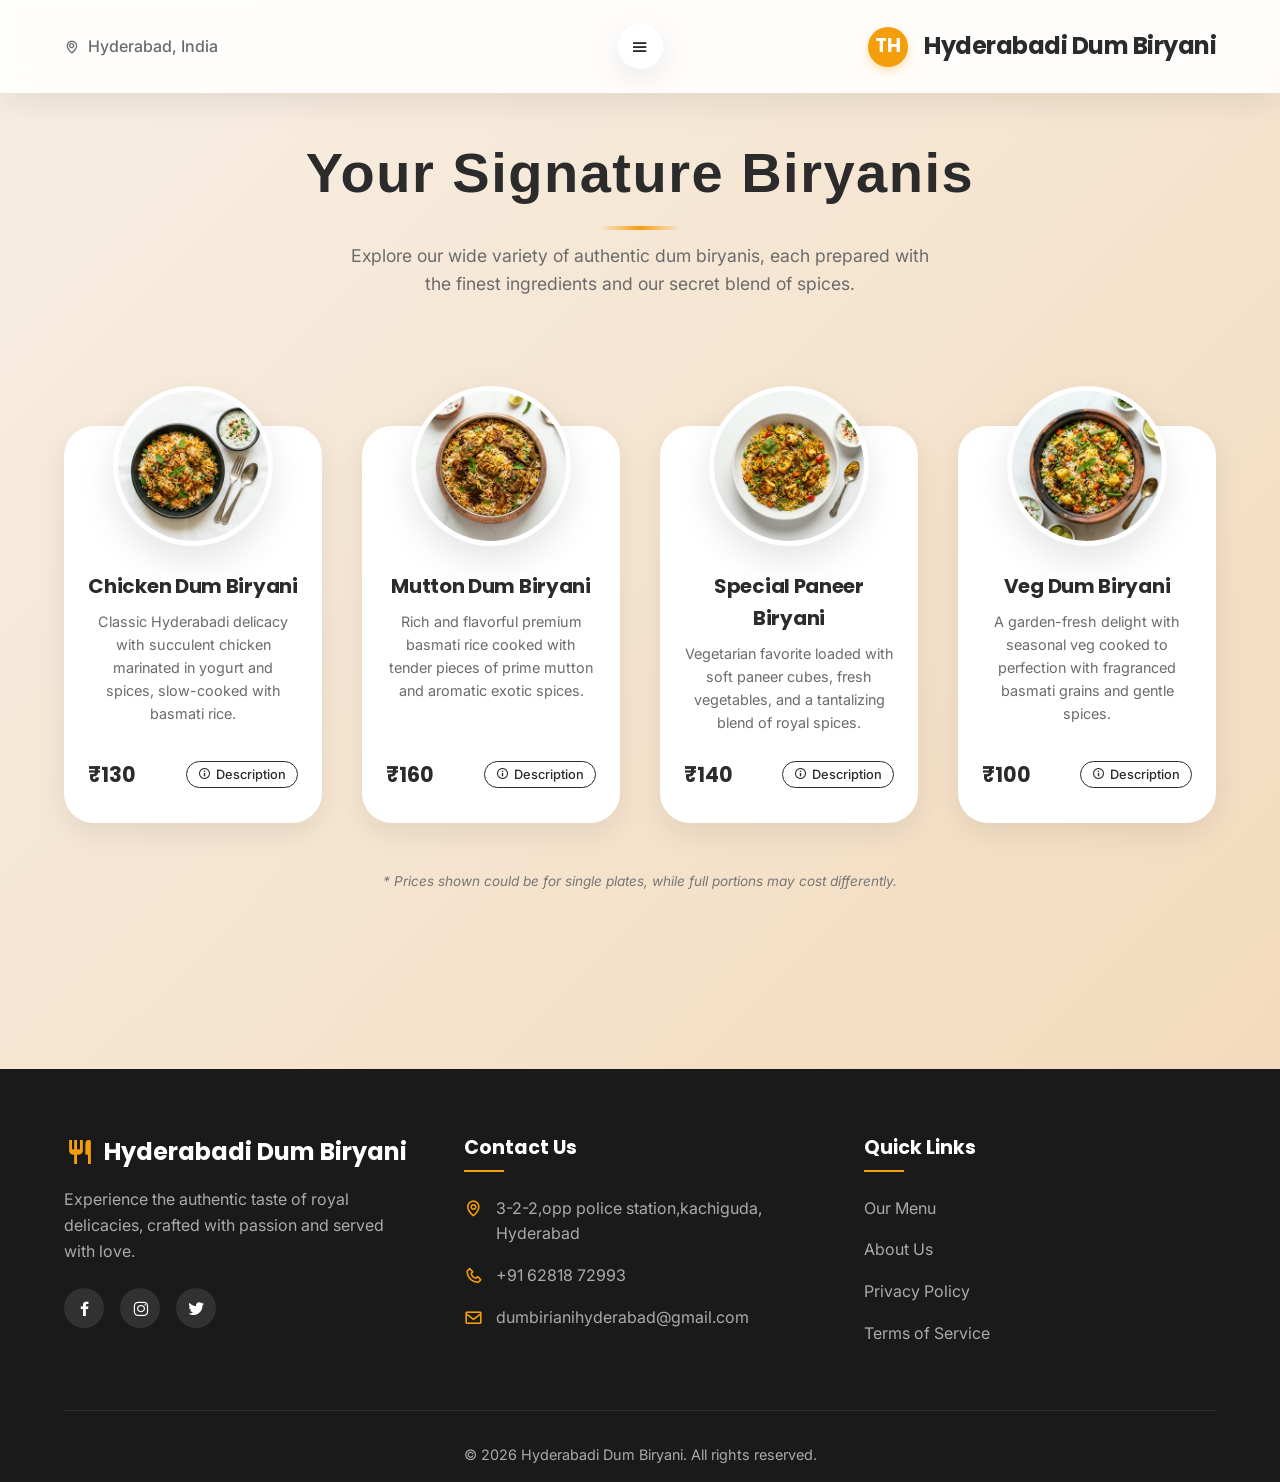
==== commit eeb45acd: "update website" ====
--- a/biryanis.html
+++ b/biryanis.html
@@ -16,8 +16,26 @@
     }
 
     .menu-page-header h1 {
-      font-size: 3rem;
-      margin-bottom: 1rem;
+      font-size: 3.5rem;
+      margin-bottom: 1.5rem;
+      font-family: var(--font-heading);
+      font-weight: 800;
+      color: var(--heading-color);
+      letter-spacing: 1.5px;
+      position: relative;
+      display: inline-block;
+    }
+
+    .menu-page-header h1::after {
+      content: '';
+      position: absolute;
+      bottom: -12px;
+      left: 50%;
+      transform: translateX(-50%);
+      width: 80px;
+      height: 4px;
+      background: linear-gradient(90deg, transparent, var(--primary-btn), transparent);
+      border-radius: 2px;
     }
 
     .menu-page-header p {
@@ -52,29 +70,43 @@
         padding: 1rem 5% !important;
       }
       
-      .navbar.navbar-fixed .nav-left,
-      .navbar.navbar-fixed .nav-right {
+      .navbar.navbar-fixed .nav-left {
         display: flex !important;
         flex: none !important;
         width: auto !important;
         margin: 0 !important;
       }
 
+      .navbar.navbar-fixed .nav-right {
+        display: none !important;
+      }
+
       .navbar.navbar-fixed .nav-center {
         flex: 1 !important;
-        justify-content: center !important;
+        justify-content: flex-end !important;
       }
 
       .menu-page-header {
-        padding: 2rem 5% 1rem !important;
+        padding: 6.5rem 5% 2rem !important;
       }
       
       .menu-page-header h1 {
-        font-size: 2rem;
+        font-size: 1.8rem;
+        letter-spacing: 1px;
+        margin-bottom: 1.2rem;
+        line-height: 1.3;
+      }
+
+      .menu-page-header h1::after {
+        bottom: -10px;
+        width: 60px;
+        height: 3px;
       }
       
       .menu-page-header p {
         font-size: 0.95rem;
+        line-height: 1.6;
+        padding: 0 10px;
       }
     }
   </style>
@@ -97,7 +129,7 @@
 
   <main>
     <div class="menu-page-header">
-      <h1>Our Signature Biryanis</h1>
+      <h1>Your Signature Biryanis</h1>
       <p>Explore our wide variety of authentic dum biryanis, each prepared with the finest ingredients and our secret
         blend of spices.</p>
     </div>
--- a/style.css
+++ b/style.css
@@ -453,6 +453,10 @@
 }
 
 @media (max-width: 768px) {
+  * {
+    -webkit-tap-highlight-color: transparent;
+  }
+
   .navbar {
     padding: 1.5rem 5%;
     flex-wrap: nowrap;
